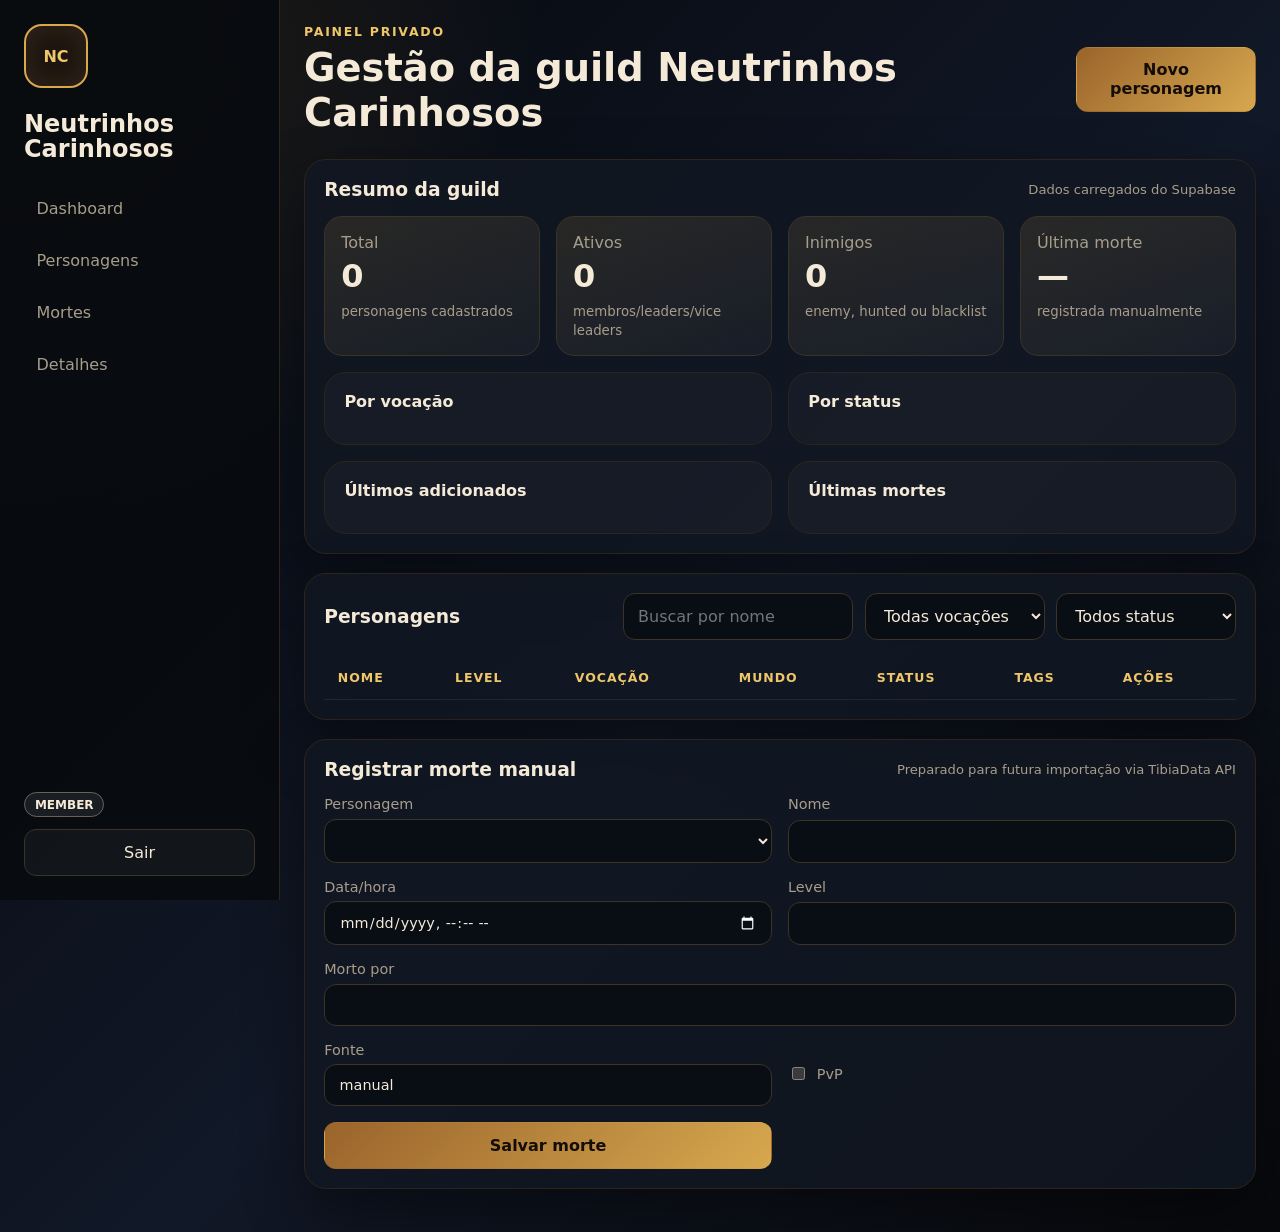
==== public/dashboard.html @ ccc7a0bd "Create Neutrinhos guild MVP scaffold without binary README diff" ====
<!doctype html>
<html lang="pt-BR">
  <head>
    <meta charset="UTF-8" />
    <meta name="viewport" content="width=device-width, initial-scale=1.0" />
    <title>Dashboard | Neutrinhos Carinhosos</title>
    <link rel="stylesheet" href="../src/css/global.css" />
    <link rel="stylesheet" href="../src/css/dashboard.css" />
  </head>
  <body>
    <div class="app-shell">
      <aside class="sidebar">
        <div class="guild-mark">NC</div>
        <h1>Neutrinhos<br />Carinhosos</h1>
        <nav>
          <a href="#dashboard">Dashboard</a>
          <a href="#characters">Personagens</a>
          <a href="#deaths">Mortes</a>
          <a href="#details">Detalhes</a>
        </nav>
        <div class="sidebar-footer">
          <span id="user-role" class="badge badge-neutral">member</span>
          <button id="logout-button" class="button ghost full" type="button">Sair</button>
        </div>
      </aside>

      <main class="content">
        <header class="topbar">
          <div>
            <p class="eyebrow">Painel privado</p>
            <h2>Gestão da guild Neutrinhos Carinhosos</h2>
          </div>
          <button id="new-character-button" class="button primary" type="button">Novo personagem</button>
        </header>

        <section id="dashboard" class="panel">
          <div class="section-heading">
            <h3>Resumo da guild</h3>
            <span id="sync-status" class="muted small">Dados carregados do Supabase</span>
          </div>
          <div class="stat-grid">
            <article class="stat-card"><span>Total</span><strong id="total-characters">0</strong><small>personagens cadastrados</small></article>
            <article class="stat-card"><span>Ativos</span><strong id="active-characters">0</strong><small>membros/leaders/vice leaders</small></article>
            <article class="stat-card"><span>Inimigos</span><strong id="enemy-characters">0</strong><small>enemy, hunted ou blacklist</small></article>
            <article class="stat-card"><span>Última morte</span><strong id="last-death">—</strong><small>registrada manualmente</small></article>
          </div>
          <div class="dashboard-grid">
            <article class="panel subpanel"><h4>Por vocação</h4><div id="vocation-summary" class="pill-list"></div></article>
            <article class="panel subpanel"><h4>Por status</h4><div id="status-summary" class="pill-list"></div></article>
            <article class="panel subpanel"><h4>Últimos adicionados</h4><ul id="recent-characters" class="compact-list"></ul></article>
            <article class="panel subpanel"><h4>Últimas mortes</h4><ul id="recent-deaths" class="compact-list"></ul></article>
          </div>
        </section>

        <section id="characters" class="panel">
          <div class="section-heading">
            <h3>Personagens</h3>
            <div class="filters">
              <input id="filter-name" type="search" placeholder="Buscar por nome" />
              <select id="filter-vocation"><option value="">Todas vocações</option></select>
              <select id="filter-status"><option value="">Todos status</option></select>
            </div>
          </div>
          <div class="table-wrap">
            <table>
              <thead><tr><th>Nome</th><th>Level</th><th>Vocação</th><th>Mundo</th><th>Status</th><th>Tags</th><th>Ações</th></tr></thead>
              <tbody id="characters-table"></tbody>
            </table>
          </div>
        </section>

        <section id="details" class="panel character-details hidden">
          <div class="section-heading"><h3>Detalhes do personagem</h3><button id="close-details" class="button ghost" type="button">Fechar</button></div>
          <div id="character-details-content" class="details-grid"></div>
        </section>

        <section id="deaths" class="panel">
          <div class="section-heading"><h3>Registrar morte manual</h3><span class="muted small">Preparado para futura importação via TibiaData API</span></div>
          <form id="death-form" class="form-grid">
            <label>Personagem<select id="death-character-id" name="character_id"></select></label>
            <label>Nome<input id="death-character-name" name="character_name" required /></label>
            <label>Data/hora<input id="death-time" name="death_time" type="datetime-local" required /></label>
            <label>Level<input id="death-level" name="level" type="number" min="1" /></label>
            <label class="wide">Morto por<input id="death-killed-by" name="killed_by" /></label>
            <label>Fonte<input id="death-source" name="source" value="manual" /></label>
            <label class="checkbox"><input id="death-is-pvp" name="is_pvp" type="checkbox" /> PvP</label>
            <button class="button primary" type="submit">Salvar morte</button>
          </form>
        </section>
      </main>
    </div>

    <dialog id="character-modal" class="modal-card">
      <form id="character-form" method="dialog" class="form-grid">
        <input id="character-id" name="id" type="hidden" />
        <div class="wide modal-header"><h3 id="character-form-title">Novo personagem</h3><button class="icon-button" type="button" data-close-modal>×</button></div>
        <label>Nome<input id="character-name" name="character_name" required /></label>
        <label>Level<input id="character-level" name="level" type="number" min="1" /></label>
        <label>Vocação<select id="character-vocation" name="vocation"></select></label>
        <label>Mundo<input id="character-world" name="world" value="Quelibra" /></label>
        <label>Rank na guild<input id="character-guild-rank" name="guild_rank" /></label>
        <label>Status<select id="character-status" name="status"></select></label>
        <label>Owner<input id="character-owner" name="owner_name" /></label>
        <label>Discord<input id="character-discord" name="discord_name" /></label>
        <label>Último online<input id="character-last-seen" name="last_seen_online" type="datetime-local" /></label>
        <label class="checkbox"><input id="character-main" name="main_character" type="checkbox" /> Main character</label>
        <fieldset class="wide tag-fieldset"><legend>Tags internas</legend><div id="tag-options" class="tag-options"></div></fieldset>
        <label class="wide">Notas<textarea id="character-notes" name="notes" rows="4"></textarea></label>
        <div class="wide form-actions"><button class="button ghost" type="button" data-close-modal>Cancelar</button><button class="button primary" type="submit">Salvar</button></div>
      </form>
    </dialog>

    <script type="module" src="../src/js/dashboard.js"></script>
  </body>
</html>
---- src/css/global.css ----
:root {
  --bg: #07090d;
  --panel: #111722;
  --panel-soft: #182130;
  --text: #f4ead7;
  --muted: #a89d8b;
  --border: #2d241b;
  --gold: #d7a84f;
  --gold-strong: #f0c66a;
  --red: #d45c4a;
  --green: #69b36d;
  --blue: #5f8fd8;
  --purple: #9e75d6;
  --shadow: 0 24px 60px rgba(0, 0, 0, 0.45);
  color-scheme: dark;
  font-family: Inter, ui-sans-serif, system-ui, -apple-system, BlinkMacSystemFont, "Segoe UI", sans-serif;
}

* { box-sizing: border-box; }

body {
  margin: 0;
  min-height: 100vh;
  background:
    radial-gradient(circle at top left, rgba(215, 168, 79, 0.15), transparent 34rem),
    linear-gradient(135deg, #05070b 0%, #111827 55%, #08090c 100%);
  color: var(--text);
}

a { color: inherit; text-decoration: none; }

input, select, textarea, button {
  font: inherit;
}

input, select, textarea {
  width: 100%;
  border: 1px solid #3c3327;
  border-radius: 12px;
  background: #090d14;
  color: var(--text);
  padding: 0.75rem 0.9rem;
  outline: none;
}

input:focus, select:focus, textarea:focus {
  border-color: var(--gold);
  box-shadow: 0 0 0 3px rgba(215, 168, 79, 0.14);
}

label {
  display: grid;
  gap: 0.4rem;
  color: var(--muted);
  font-size: 0.9rem;
}

.button {
  display: inline-flex;
  align-items: center;
  justify-content: center;
  gap: 0.5rem;
  border: 1px solid transparent;
  border-radius: 12px;
  padding: 0.8rem 1rem;
  color: var(--text);
  cursor: pointer;
  transition: transform 0.18s ease, border-color 0.18s ease, background 0.18s ease;
}

.button:hover { transform: translateY(-1px); }
.button.primary { background: linear-gradient(135deg, #9a642b, var(--gold)); color: #130d08; font-weight: 800; }
.button.ghost { background: rgba(255, 255, 255, 0.04); border-color: #3c3327; }
.button.full { width: 100%; }

.eyebrow {
  margin: 0 0 0.35rem;
  color: var(--gold-strong);
  font-size: 0.78rem;
  font-weight: 800;
  letter-spacing: 0.14em;
  text-transform: uppercase;
}

.muted { color: var(--muted); }
.small { font-size: 0.82rem; }
.hidden { display: none !important; }

.gate-page, .login-page {
  display: grid;
  place-items: center;
  padding: 2rem;
}

.gate-card, .auth-card, .auth-brand {
  width: min(100%, 520px);
  border: 1px solid var(--border);
  border-radius: 24px;
  background: rgba(17, 23, 34, 0.88);
  box-shadow: var(--shadow);
  padding: 2rem;
}

.gate-card h1, .auth-brand h1 { margin: 0; font-size: clamp(2rem, 5vw, 4rem); }
.gate-actions { display: flex; flex-wrap: wrap; gap: 0.75rem; margin-top: 1.5rem; }

.auth-shell {
  display: grid;
  grid-template-columns: 1.1fr 0.9fr;
  gap: 1.5rem;
  width: min(100%, 1050px);
  align-items: stretch;
}

.auth-brand {
  display: flex;
  flex-direction: column;
  justify-content: flex-end;
  min-height: 520px;
  background: linear-gradient(160deg, rgba(215, 168, 79, 0.15), rgba(17, 23, 34, 0.92)), url("data:image/svg+xml,%3Csvg xmlns='http://www.w3.org/2000/svg' width='240' height='240' viewBox='0 0 240 240'%3E%3Cpath fill='%23d7a84f' fill-opacity='.08' d='M120 18l86 50v100l-86 50-86-50V68z'/%3E%3C/svg%3E");
}

.auth-card { align-self: center; }
.auth-card h2 { margin-top: 0; }
.auth-card form, .auth-card { display: grid; gap: 1rem; }
.form-message { min-height: 1.2rem; color: var(--gold-strong); }

.badge {
  display: inline-flex;
  align-items: center;
  width: fit-content;
  border-radius: 999px;
  padding: 0.28rem 0.62rem;
  background: rgba(255, 255, 255, 0.08);
  color: var(--text);
  font-size: 0.75rem;
  font-weight: 800;
  text-transform: uppercase;
}
.badge-neutral { border: 1px solid #6a6257; }
.badge-green { background: rgba(105, 179, 109, 0.18); color: #b8f2bc; }
.badge-red { background: rgba(212, 92, 74, 0.18); color: #ffb5aa; }
.badge-blue { background: rgba(95, 143, 216, 0.18); color: #b9d3ff; }
.badge-purple { background: rgba(158, 117, 214, 0.18); color: #dbc5ff; }
.badge-gold { background: rgba(215, 168, 79, 0.2); color: #ffe2a1; }

@media (max-width: 820px) {
  .auth-shell { grid-template-columns: 1fr; }
  .auth-brand { min-height: auto; }
}
---- src/css/dashboard.css ----
.app-shell { display: grid; grid-template-columns: 280px 1fr; min-height: 100vh; }

.sidebar {
  position: sticky;
  top: 0;
  height: 100vh;
  display: flex;
  flex-direction: column;
  gap: 1.5rem;
  border-right: 1px solid var(--border);
  background: rgba(8, 11, 16, 0.92);
  padding: 1.5rem;
}

.guild-mark {
  display: grid;
  place-items: center;
  width: 64px;
  height: 64px;
  border: 2px solid var(--gold);
  border-radius: 18px;
  background: #1d1510;
  color: var(--gold-strong);
  font-weight: 900;
  box-shadow: inset 0 0 24px rgba(215, 168, 79, 0.12);
}

.sidebar h1 { margin: 0; line-height: 1.05; }
.sidebar nav { display: grid; gap: 0.5rem; }
.sidebar nav a { border-radius: 12px; color: var(--muted); padding: 0.78rem; }
.sidebar nav a:hover { background: rgba(215, 168, 79, 0.08); color: var(--text); }
.sidebar-footer { margin-top: auto; display: grid; gap: 0.75rem; }

.content { width: min(100%, 1280px); margin: 0 auto; padding: 1.5rem; }
.topbar { display: flex; justify-content: space-between; gap: 1rem; align-items: center; margin-bottom: 1.5rem; }
.topbar h2 { margin: 0; font-size: clamp(1.5rem, 4vw, 2.4rem); }

.panel {
  border: 1px solid var(--border);
  border-radius: 22px;
  background: rgba(17, 23, 34, 0.84);
  box-shadow: var(--shadow);
  padding: 1.2rem;
  margin-bottom: 1.2rem;
}

.subpanel { margin: 0; box-shadow: none; background: rgba(255,255,255,0.025); }
.section-heading { display: flex; align-items: center; justify-content: space-between; gap: 1rem; margin-bottom: 1rem; }
.section-heading h3, .subpanel h4 { margin: 0; }

.stat-grid { display: grid; grid-template-columns: repeat(4, minmax(0, 1fr)); gap: 1rem; }
.stat-card { border: 1px solid #3c3327; border-radius: 18px; background: linear-gradient(160deg, rgba(215,168,79,0.12), rgba(255,255,255,0.03)); padding: 1rem; }
.stat-card span, .stat-card small { color: var(--muted); }
.stat-card strong { display: block; margin: 0.35rem 0; font-size: 2rem; }
.dashboard-grid { display: grid; grid-template-columns: repeat(2, minmax(0, 1fr)); gap: 1rem; margin-top: 1rem; }

.pill-list { display: flex; flex-wrap: wrap; gap: 0.55rem; margin-top: 0.85rem; }
.compact-list { display: grid; gap: 0.65rem; margin: 0.85rem 0 0; padding: 0; list-style: none; }
.compact-list li { display: flex; justify-content: space-between; gap: 1rem; border-bottom: 1px solid rgba(255,255,255,0.07); padding-bottom: 0.55rem; }

.filters { display: grid; grid-template-columns: minmax(180px, 1fr) 180px 180px; gap: 0.7rem; }
.table-wrap { overflow-x: auto; }
table { width: 100%; border-collapse: collapse; min-width: 860px; }
th, td { border-bottom: 1px solid rgba(255,255,255,0.08); padding: 0.85rem; text-align: left; vertical-align: middle; }
th { color: var(--gold-strong); font-size: 0.78rem; letter-spacing: 0.08em; text-transform: uppercase; }
td .row-actions { display: flex; flex-wrap: wrap; gap: 0.4rem; }
.icon-button, .mini-button { border: 1px solid #3c3327; border-radius: 10px; background: rgba(255,255,255,0.04); color: var(--text); cursor: pointer; padding: 0.45rem 0.65rem; }
.icon-button { font-size: 1.2rem; line-height: 1; }

.form-grid { display: grid; grid-template-columns: repeat(2, minmax(0, 1fr)); gap: 1rem; }
.wide { grid-column: 1 / -1; }
.checkbox { display: flex; flex-direction: row; align-items: center; gap: 0.55rem; }
.checkbox input { width: auto; }
.form-actions, .modal-header { display: flex; justify-content: space-between; align-items: center; gap: 1rem; }
.modal-card { width: min(920px, calc(100% - 2rem)); border: 1px solid var(--border); border-radius: 24px; background: var(--panel); color: var(--text); padding: 1.3rem; }
.modal-card::backdrop { background: rgba(0, 0, 0, 0.72); backdrop-filter: blur(4px); }
.tag-fieldset { border: 1px solid #3c3327; border-radius: 14px; padding: 1rem; }
.tag-options { display: flex; flex-wrap: wrap; gap: 0.6rem; }
.details-grid { display: grid; grid-template-columns: repeat(3, minmax(0, 1fr)); gap: 1rem; }
.detail-card { border: 1px solid #3c3327; border-radius: 14px; background: rgba(255,255,255,0.035); padding: 1rem; }
.detail-card span { display: block; color: var(--muted); font-size: 0.78rem; text-transform: uppercase; }
.detail-card strong { display: block; margin-top: 0.35rem; word-break: break-word; }

@media (max-width: 980px) {
  .app-shell { grid-template-columns: 1fr; }
  .sidebar { position: static; height: auto; }
  .stat-grid, .dashboard-grid, .details-grid { grid-template-columns: 1fr; }
  .topbar, .section-heading { align-items: stretch; flex-direction: column; }
  .filters, .form-grid { grid-template-columns: 1fr; }
}
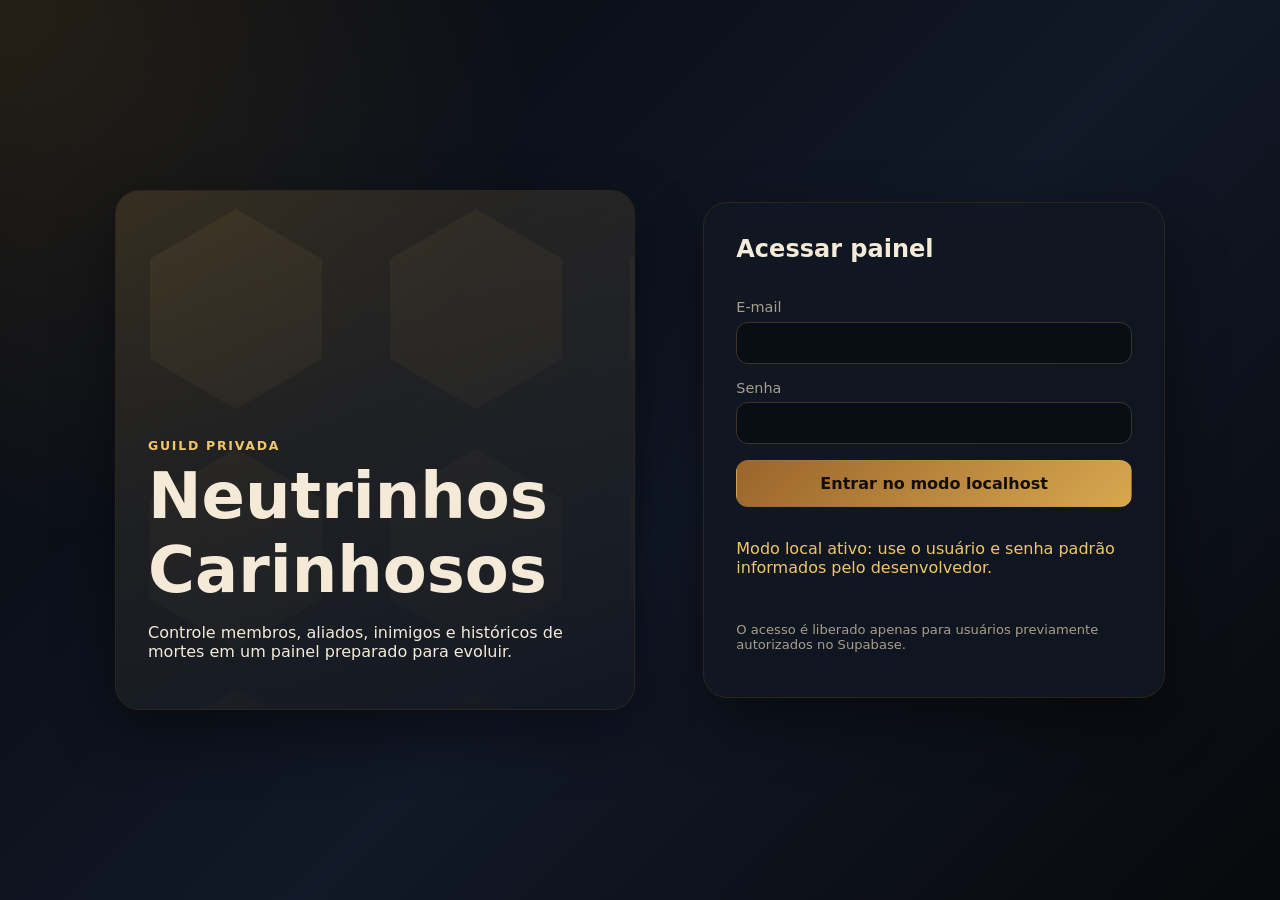
==== commit 625fa642: "Add TibiaData world online lookup page" ====
--- a/public/dashboard.html
+++ b/public/dashboard.html
@@ -15,6 +15,7 @@
         <nav>
           <a href="#dashboard">Dashboard</a>
           <a href="#characters">Personagens</a>
+          <a href="./worlds.html">Online por mundo</a>
           <a href="#deaths">Mortes</a>
           <a href="#details">Detalhes</a>
         </nav>
--- a/src/css/dashboard.css
+++ b/src/css/dashboard.css
@@ -88,3 +88,30 @@
   .topbar, .section-heading { align-items: stretch; flex-direction: column; }
   .filters, .form-grid { grid-template-columns: 1fr; }
 }
+
+.sidebar nav a[aria-current="page"] {
+  background: rgba(215, 168, 79, 0.14);
+  color: var(--gold-strong);
+}
+
+.world-search-form {
+  display: grid;
+  grid-template-columns: minmax(240px, 1fr) auto auto;
+  gap: 0.75rem;
+  align-items: end;
+}
+
+.world-stat-grid .stat-card strong {
+  font-size: clamp(1.35rem, 3vw, 2rem);
+}
+
+.world-filters {
+  grid-template-columns: minmax(180px, 1fr) 220px;
+}
+
+@media (max-width: 980px) {
+  .world-search-form,
+  .world-filters {
+    grid-template-columns: 1fr;
+  }
+}
